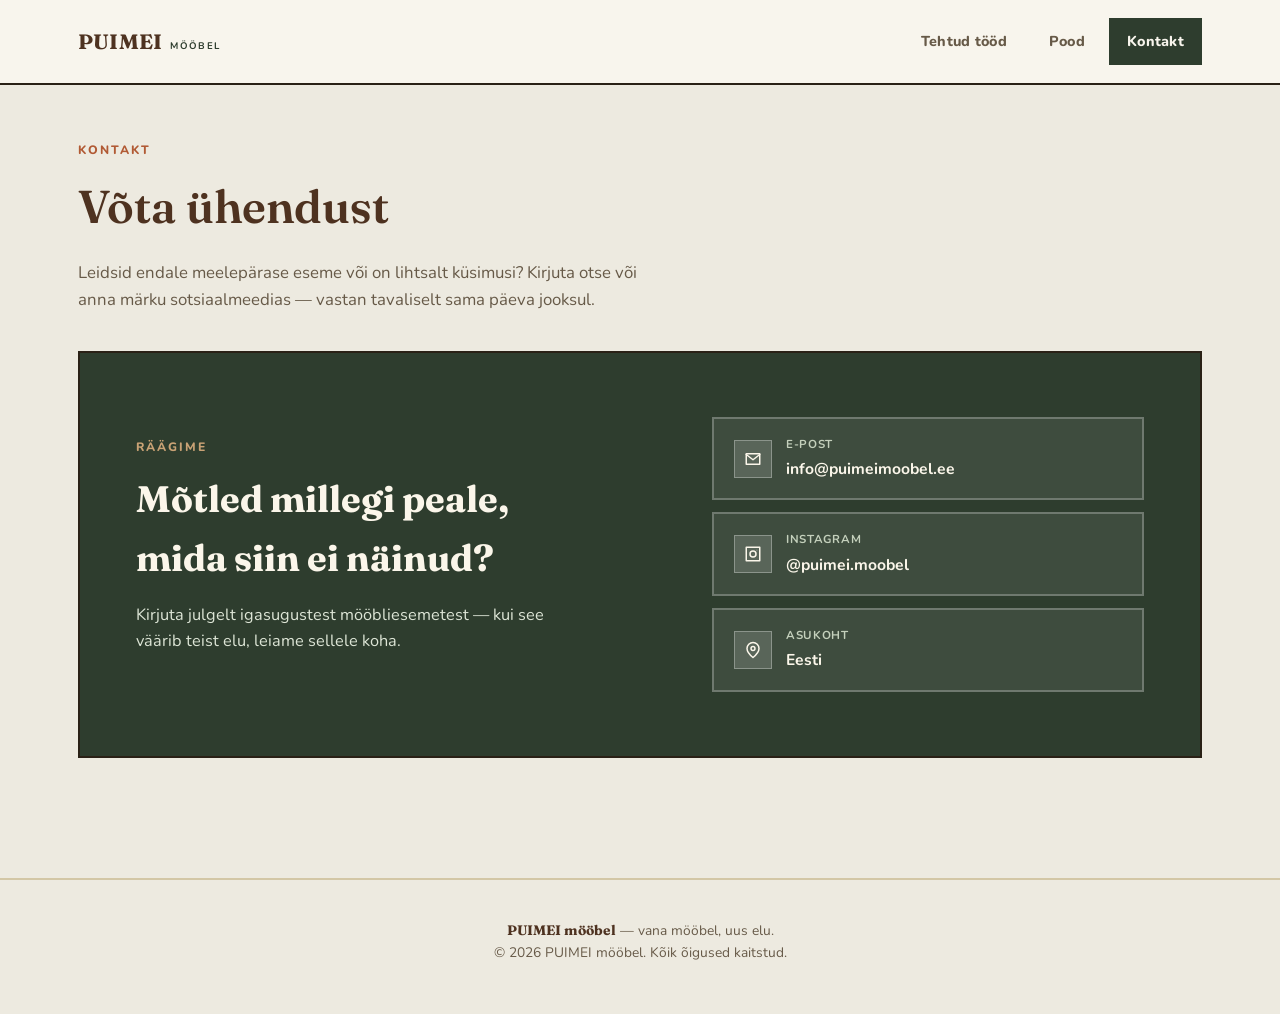
==== kontakt.html @ 4c1fd58f "mitu vahelehte ja nurgeline disain" ====
<!doctype html>
<html lang="et">
<head>
<meta charset="UTF-8">
<meta name="viewport" content="width=device-width, initial-scale=1.0">
<title>Kontakt — PUIMEI Mööbel</title>
<meta name="description" content="Võta PUIMEI mööbliga ühendust e-posti või sotsiaalmeedia teel.">
<link rel="preconnect" href="https://fonts.googleapis.com"><link rel="preconnect" href="https://fonts.gstatic.com" crossorigin><link href="https://fonts.googleapis.com/css2?family=Fraunces:ital,opsz,wght@0,9..144,300;0,9..144,500;0,9..144,600;0,9..144,700;1,9..144,500;1,9..144,600&family=Nunito:wght@400;600;700;800&display=swap" rel="stylesheet">
<style>
  :root {
    --ivory: #EDEAE0;
    --ivory-deep: #E1DBC7;
    --paper: #F8F5ED;
    --wood-light: #C9A275;
    --wood: #8C5F3B;
    --wood-dark: #4E3220;
    --green: #56704F;
    --green-deep: #2E3D2E;
    --clay: #B15A34;
    --ink: #2A2116;
    --ink-soft: #675A48;
    --line: #D3C7A6;
    --shadow-col: #4E3220;
    color-scheme: light;
  }

  @media (prefers-color-scheme: dark) {
    :root:not([data-theme="light"]) {
      --ivory: #201A13;
      --ivory-deep: #292116;
      --paper: #251E15;
      --wood-light: #C9A275;
      --wood: #D8AE7E;
      --wood-dark: #EFDCC0;
      --green: #8CA786;
      --green-deep: #A9C7A2;
      --clay: #DE8B5C;
      --ink: #F1EADA;
      --ink-soft: #C3B69C;
      --line: #4A3D2A;
      --shadow-col: #C9A275;
      color-scheme: dark;
    }
  }
  :root[data-theme="dark"] {
    --ivory: #201A13;
    --ivory-deep: #292116;
    --paper: #251E15;
    --wood-light: #C9A275;
    --wood: #D8AE7E;
    --wood-dark: #EFDCC0;
    --green: #8CA786;
    --green-deep: #A9C7A2;
    --clay: #DE8B5C;
    --ink: #F1EADA;
    --ink-soft: #C3B69C;
    --line: #4A3D2A;
    --shadow-col: #C9A275;
    color-scheme: dark;
  }

  * { box-sizing: border-box; }
  html { scroll-behavior: smooth; }
  @media (prefers-reduced-motion: reduce) {
    html { scroll-behavior: auto; }
    *, *::before, *::after { animation-duration: 0.01ms !important; animation-iteration-count: 1 !important; transition-duration: 0.01ms !important; }
  }

  body { margin: 0; background: var(--ivory); color: var(--ink); font-family: "Nunito", system-ui, sans-serif; font-size: 17px; line-height: 1.6; -webkit-font-smoothing: antialiased; }
  h1, h2, h3 { font-family: "Fraunces", Georgia, serif; margin: 0; text-wrap: balance; color: var(--wood-dark); }
  a { color: inherit; }
  img, svg { display: block; max-width: 100%; }
  .wrap { max-width: 1180px; margin: 0 auto; padding: 0 28px; }

  header.site { position: sticky; top: 0; z-index: 50; background: var(--paper); border-bottom: 2px solid var(--ink); }
  .nav-bar { max-width: 1180px; margin: 0 auto; padding: 18px 28px; display: flex; align-items: center; justify-content: space-between; }
  .wordmark { font-family: "Fraunces", serif; font-weight: 700; font-size: 1.3rem; letter-spacing: 0.01em; color: var(--wood-dark); text-decoration: none; display: flex; align-items: baseline; gap: 8px; }
  .wordmark small { font-family: "Nunito", sans-serif; font-weight: 700; font-size: 0.6rem; letter-spacing: 0.14em; text-transform: uppercase; color: var(--green-deep); }
  nav.links { display: flex; gap: 6px; align-items: center; }
  nav.links a { text-decoration: none; font-weight: 800; font-size: 0.9rem; letter-spacing: 0.02em; color: var(--ink-soft); padding: 10px 16px; border: 2px solid transparent; transition: border-color 0.15s, color 0.15s, background 0.15s; }
  nav.links a:hover, nav.links a:focus-visible { color: var(--wood-dark); border-color: var(--line); outline: none; }
  nav.links a.active { color: var(--wood-dark); border-color: var(--ink); }
  .nav-cta { background: var(--green-deep) !important; color: var(--paper) !important; border-color: var(--green-deep) !important; }
  .nav-cta:hover { background: var(--green) !important; border-color: var(--green) !important; }

  .btn { display: inline-flex; align-items: center; gap: 8px; font-family: "Nunito", sans-serif; font-weight: 800; font-size: 0.95rem; padding: 14px 26px; border: 2px solid var(--ink); cursor: pointer; text-decoration: none; background: var(--clay); color: #FFF6EA; box-shadow: 5px 5px 0 var(--shadow-col); transition: transform 0.15s ease, box-shadow 0.15s ease; }
  .btn:focus-visible { outline: 3px solid var(--clay); outline-offset: 2px; }
  .btn:hover { transform: translate(3px, 3px); box-shadow: 2px 2px 0 var(--shadow-col); }
  .btn-outline { background: var(--paper); color: var(--wood-dark); }
  .btn-small { padding: 10px 18px; font-size: 0.85rem; box-shadow: 4px 4px 0 var(--shadow-col); }
  .btn-small:hover { transform: translate(2px, 2px); box-shadow: 2px 2px 0 var(--shadow-col); }
  .btn[disabled] { background: var(--line); color: var(--ink-soft); box-shadow: none; border-color: var(--line); cursor: default; }
  .btn[disabled]:hover { transform: none; }

  .hero { padding: 64px 0 90px; }
  .hero-grid { display: grid; grid-template-columns: 1.05fr 0.95fr; gap: 56px; align-items: center; }
  .eyebrow { font-weight: 800; font-size: 0.78rem; letter-spacing: 0.16em; text-transform: uppercase; color: var(--green-deep); margin-bottom: 14px; display: block; }
  .hero h1 { font-size: clamp(2.6rem, 4.6vw, 3.8rem); font-weight: 600; line-height: 1.06; }
  .hero h1 em { font-style: italic; font-weight: 500; color: var(--clay); }
  .hero p.lede { margin: 22px 0 30px; font-size: 1.13rem; color: var(--ink-soft); max-width: 46ch; }
  .hero-actions { display: flex; gap: 14px; flex-wrap: wrap; }

  .facet-frame { position: relative; aspect-ratio: 1 / 1; }
  .facet-shape { position: absolute; inset: 0; width: 100%; height: 100%; background: linear-gradient(150deg, var(--wood-light), var(--wood) 55%, var(--wood-dark)); clip-path: polygon(14% 0%, 100% 0%, 100% 76%, 84% 100%, 0% 100%, 0% 20%); border: 2px solid var(--ink); }
  .facet-frame .icon-wrap { position: absolute; inset: 0; display: flex; align-items: center; justify-content: center; }
  .facet-frame svg.piece { width: 44%; height: 44%; color: var(--paper); opacity: 0.95; }
  .facet-tag { position: absolute; bottom: -16px; left: -16px; background: var(--green-deep); color: var(--paper); font-weight: 800; font-size: 0.72rem; text-transform: uppercase; letter-spacing: 0.06em; padding: 10px 16px; border: 2px solid var(--ink); box-shadow: 5px 5px 0 var(--shadow-col); }

  section { padding: 90px 0; }
  .section-head { max-width: 62ch; margin-bottom: 46px; }
  .section-head h2 { font-size: clamp(1.9rem, 3vw, 2.5rem); font-weight: 600; }
  .section-head p { color: var(--ink-soft); margin-top: 14px; font-size: 1.04rem; }
  .kicker { font-weight: 800; font-size: 0.76rem; letter-spacing: 0.16em; text-transform: uppercase; color: var(--clay); display: block; margin-bottom: 12px; }

  .about { background: var(--paper); border-top: 2px solid var(--ink); border-bottom: 2px solid var(--ink); }
  .about .wrap { max-width: 1140px; padding-top: 64px; padding-bottom: 64px; }
  .about-grid { display: grid; grid-template-columns: 0.9fr 1.1fr; gap: 60px; align-items: start; }
  .about-grid p { color: var(--ink-soft); font-size: 1.05rem; max-width: 52ch; }
  .pillars { display: grid; gap: 16px; }
  .pillar { display: flex; gap: 16px; align-items: flex-start; background: var(--ivory); padding: 22px 24px; border: 2px solid var(--line); }
  .pillar .num { font-family: "Fraunces", serif; font-weight: 600; font-size: 1.6rem; color: var(--wood-light); line-height: 1; }
  .pillar h3 { font-size: 1.08rem; font-weight: 600; margin-bottom: 6px; }
  .pillar p { margin: 0; font-size: 0.95rem; color: var(--ink-soft); }

  .grid-3 { display: grid; grid-template-columns: repeat(3, 1fr); gap: 26px; }
  .card { background: var(--paper); overflow: hidden; border: 2px solid var(--ink); display: flex; flex-direction: column; box-shadow: 6px 6px 0 var(--wood-light); transition: transform 0.18s ease, box-shadow 0.18s ease; }
  .card:hover { transform: translate(-3px, -3px); box-shadow: 9px 9px 0 var(--wood-light); }
  .card-media { position: relative; aspect-ratio: 4 / 3; background: linear-gradient(155deg, var(--wood-light), var(--wood)); display: flex; align-items: center; justify-content: center; border-bottom: 2px solid var(--ink); }
  .card-media svg.piece { width: 42%; height: 42%; color: var(--paper); opacity: 0.92; }
  .placeholder-tag { position: absolute; bottom: 10px; left: 10px; background: var(--paper); color: var(--wood-dark); font-size: 0.66rem; font-weight: 800; letter-spacing: 0.05em; text-transform: uppercase; padding: 5px 11px; border: 1px solid var(--ink); }
  .status-badge { position: absolute; top: 10px; right: 10px; font-size: 0.66rem; font-weight: 800; letter-spacing: 0.05em; text-transform: uppercase; padding: 6px 12px; color: #fff; border: 1px solid var(--ink); }
  .status-available { background: var(--green-deep); }
  .status-sold { background: var(--ink-soft); }
  .card-body { padding: 20px 22px 24px; display: flex; flex-direction: column; gap: 10px; flex: 1; }
  .card-top { display: flex; justify-content: space-between; align-items: baseline; gap: 10px; }
  .card-body h3 { font-size: 1.15rem; font-weight: 600; }
  .price { font-family: "Fraunces", serif; font-weight: 600; font-size: 1.2rem; color: var(--clay); white-space: nowrap; }
  .card-body p.desc { color: var(--ink-soft); font-size: 0.94rem; margin: 0; flex: 1; }
  .item-id { font-size: 0.72rem; color: var(--ink-soft); font-weight: 700; letter-spacing: 0.04em; }

  .work-card .card-body { gap: 8px; }
  .work-note { font-size: 0.82rem; color: var(--green-deep); font-weight: 800; text-transform: uppercase; letter-spacing: 0.04em; }

  .contact-panel { background: var(--green-deep); color: #FBF6EA; border: 2px solid var(--ink); padding: 64px 56px; display: grid; grid-template-columns: 1.1fr 0.9fr; gap: 48px; align-items: center; }
  .contact-panel h2 { color: #FBF6EA; font-size: clamp(1.8rem, 3vw, 2.3rem); }
  .contact-panel p { color: #DDE5D6; font-size: 1.02rem; max-width: 44ch; margin-top: 14px; }
  .contact-actions { display: flex; flex-direction: column; gap: 12px; }
  .contact-row { display: flex; align-items: center; gap: 14px; background: rgba(255,255,255,0.08); border: 2px solid rgba(255,255,255,0.25); padding: 16px 20px; }
  .contact-row .ico { width: 38px; height: 38px; background: rgba(255,255,255,0.14); display: flex; align-items: center; justify-content: center; flex-shrink: 0; border: 1px solid rgba(255,255,255,0.3); }
  .contact-row .ico svg { width: 18px; height: 18px; color: #FBF6EA; }
  .contact-row a, .contact-row span.label { text-decoration: none; color: #FBF6EA; font-weight: 700; font-size: 0.98rem; }
  .contact-row small { display: block; color: #C4D0BC; font-weight: 700; font-size: 0.72rem; text-transform: uppercase; letter-spacing: 0.06em; margin-bottom: 2px; }

  .page-header { padding: 56px 0 10px; }
  .page-header .kicker { margin-bottom: 10px; }
  .page-header h1 { font-size: clamp(2.1rem, 3.6vw, 2.9rem); font-weight: 600; }
  .page-header p { color: var(--ink-soft); margin-top: 16px; font-size: 1.05rem; max-width: 60ch; }

  footer { text-align: center; padding: 40px 20px 50px; color: var(--ink-soft); font-size: 0.86rem; border-top: 2px solid var(--line); margin-top: 30px; }
  footer .wordmark-mini { font-family: "Fraunces", serif; font-weight: 700; color: var(--wood-dark); }

  @media (max-width: 880px) {
    .hero-grid { grid-template-columns: 1fr; }
    .facet-frame { max-width: 340px; margin: 0 auto; }
    .about-grid { grid-template-columns: 1fr; gap: 34px; }
    .grid-3 { grid-template-columns: repeat(2, 1fr); }
    .contact-panel { grid-template-columns: 1fr; padding: 44px 28px; }
    nav.links a:not(.nav-cta) { display: none; }
  }
  @media (max-width: 560px) {
    .wrap { padding: 0 18px; }
    .grid-3 { grid-template-columns: 1fr; }
    .hero { padding: 40px 0 60px; }
    section { padding: 60px 0; }
    .contact-panel { margin: 0; }
  }
</style>
</head>
<body>
<header class="site">
    <div class="nav-bar">
      <a href="index.html" class="wordmark">PUIMEI <small>mööbel</small></a>
      <nav class="links">
        <a href="tehtud-tood.html">Tehtud tööd</a><a href="pood.html">Pood</a><a href="kontakt.html" class="nav-cta active">Kontakt</a>
      </nav>
    </div>
  </header>
<main>

    <section class="page-header">
      <div class="wrap">
        <span class="kicker">Kontakt</span>
        <h1>Võta ühendust</h1>
        <p>Leidsid endale meelepärase eseme või on lihtsalt küsimusi? Kirjuta otse või anna märku sotsiaalmeedias — vastan tavaliselt sama päeva jooksul.</p>
      </div>
    </section>
    <section style="padding-top:10px;">
      <div class="wrap">
        <div class="contact-panel">
          <div>
            <span class="kicker" style="color:var(--wood-light);">Räägime</span>
            <h2>Mõtled millegi peale, mida siin ei näinud?</h2>
            <p>Kirjuta julgelt igasugustest mööbliesemetest — kui see väärib teist elu, leiame sellele koha.</p>
          </div>
          <div class="contact-actions">
            <div class="contact-row">
              <span class="ico"><svg viewBox="0 0 24 24" fill="none" stroke="currentColor" stroke-width="2" stroke-linecap="round" stroke-linejoin="round"><path d="M3 6l9 7 9-7"/><rect x="3" y="5" width="18" height="14" rx="0"/></svg></span>
              <div><small>E-post</small><a href="mailto:info@puimeimoobel.ee">info@puimeimoobel.ee</a></div>
            </div>
            <div class="contact-row">
              <span class="ico"><svg viewBox="0 0 24 24" fill="none" stroke="currentColor" stroke-width="2" stroke-linecap="round" stroke-linejoin="round"><rect x="3" y="3" width="18" height="18" rx="0"/><circle cx="12" cy="12" r="4"/><circle cx="17.2" cy="6.8" r="0.6" fill="currentColor" stroke="none"/></svg></span>
              <div><small>Instagram</small><a href="#">@puimei.moobel</a></div>
            </div>
            <div class="contact-row">
              <span class="ico"><svg viewBox="0 0 24 24" fill="none" stroke="currentColor" stroke-width="2" stroke-linecap="round" stroke-linejoin="round"><path d="M20 10c0 5.5-8 12-8 12s-8-6.5-8-12a8 8 0 0116 0z"/><circle cx="12" cy="10" r="2.6"/></svg></span>
              <div><small>Asukoht</small><span class="label">Eesti</span></div>
            </div>
          </div>
        </div>
      </div>
    </section>

</main>
<footer>
    <span class="wordmark-mini">PUIMEI mööbel</span> — vana mööbel, uus elu.<br>
    © 2026 PUIMEI mööbel. Kõik õigused kaitstud.
  </footer>
</body>
</html>
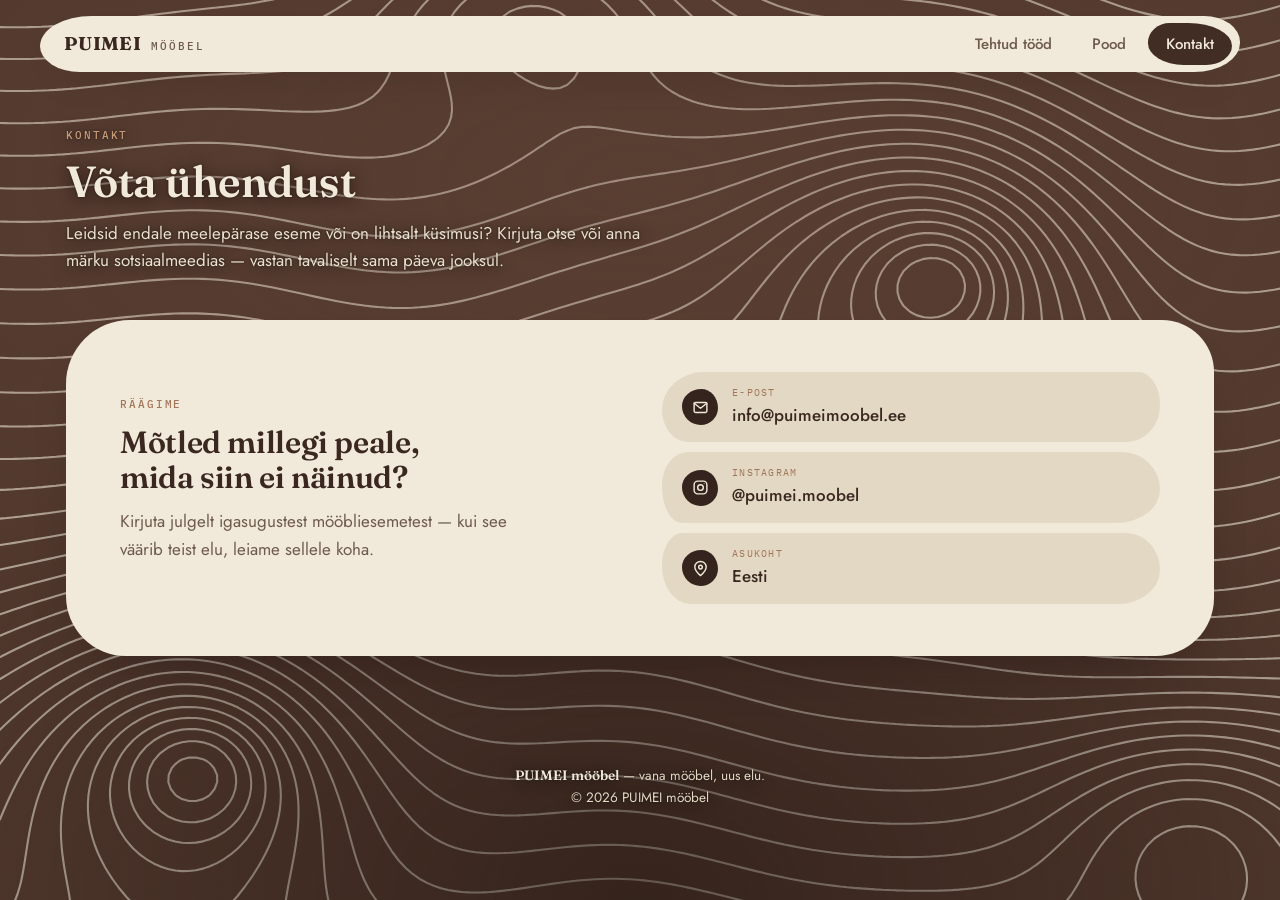
==== commit 62eff63c: "puidutekstuuriga taust ja parallax, blob nupud" ====
--- a/kontakt.html
+++ b/kontakt.html
@@ -5,216 +5,45 @@
 <meta name="viewport" content="width=device-width, initial-scale=1.0">
 <title>Kontakt — PUIMEI Mööbel</title>
 <meta name="description" content="Võta PUIMEI mööbliga ühendust e-posti või sotsiaalmeedia teel.">
-<link rel="preconnect" href="https://fonts.googleapis.com"><link rel="preconnect" href="https://fonts.gstatic.com" crossorigin><link href="https://fonts.googleapis.com/css2?family=Fraunces:ital,opsz,wght@0,9..144,300;0,9..144,500;0,9..144,600;0,9..144,700;1,9..144,500;1,9..144,600&family=Nunito:wght@400;600;700;800&display=swap" rel="stylesheet">
-<style>
-  :root {
-    --ivory: #EDEAE0;
-    --ivory-deep: #E1DBC7;
-    --paper: #F8F5ED;
-    --wood-light: #C9A275;
-    --wood: #8C5F3B;
-    --wood-dark: #4E3220;
-    --green: #56704F;
-    --green-deep: #2E3D2E;
-    --clay: #B15A34;
-    --ink: #2A2116;
-    --ink-soft: #675A48;
-    --line: #D3C7A6;
-    --shadow-col: #4E3220;
-    color-scheme: light;
-  }
-
-  @media (prefers-color-scheme: dark) {
-    :root:not([data-theme="light"]) {
-      --ivory: #201A13;
-      --ivory-deep: #292116;
-      --paper: #251E15;
-      --wood-light: #C9A275;
-      --wood: #D8AE7E;
-      --wood-dark: #EFDCC0;
-      --green: #8CA786;
-      --green-deep: #A9C7A2;
-      --clay: #DE8B5C;
-      --ink: #F1EADA;
-      --ink-soft: #C3B69C;
-      --line: #4A3D2A;
-      --shadow-col: #C9A275;
-      color-scheme: dark;
-    }
-  }
-  :root[data-theme="dark"] {
-    --ivory: #201A13;
-    --ivory-deep: #292116;
-    --paper: #251E15;
-    --wood-light: #C9A275;
-    --wood: #D8AE7E;
-    --wood-dark: #EFDCC0;
-    --green: #8CA786;
-    --green-deep: #A9C7A2;
-    --clay: #DE8B5C;
-    --ink: #F1EADA;
-    --ink-soft: #C3B69C;
-    --line: #4A3D2A;
-    --shadow-col: #C9A275;
-    color-scheme: dark;
-  }
-
-  * { box-sizing: border-box; }
-  html { scroll-behavior: smooth; }
-  @media (prefers-reduced-motion: reduce) {
-    html { scroll-behavior: auto; }
-    *, *::before, *::after { animation-duration: 0.01ms !important; animation-iteration-count: 1 !important; transition-duration: 0.01ms !important; }
-  }
-
-  body { margin: 0; background: var(--ivory); color: var(--ink); font-family: "Nunito", system-ui, sans-serif; font-size: 17px; line-height: 1.6; -webkit-font-smoothing: antialiased; }
-  h1, h2, h3 { font-family: "Fraunces", Georgia, serif; margin: 0; text-wrap: balance; color: var(--wood-dark); }
-  a { color: inherit; }
-  img, svg { display: block; max-width: 100%; }
-  .wrap { max-width: 1180px; margin: 0 auto; padding: 0 28px; }
-
-  header.site { position: sticky; top: 0; z-index: 50; background: var(--paper); border-bottom: 2px solid var(--ink); }
-  .nav-bar { max-width: 1180px; margin: 0 auto; padding: 18px 28px; display: flex; align-items: center; justify-content: space-between; }
-  .wordmark { font-family: "Fraunces", serif; font-weight: 700; font-size: 1.3rem; letter-spacing: 0.01em; color: var(--wood-dark); text-decoration: none; display: flex; align-items: baseline; gap: 8px; }
-  .wordmark small { font-family: "Nunito", sans-serif; font-weight: 700; font-size: 0.6rem; letter-spacing: 0.14em; text-transform: uppercase; color: var(--green-deep); }
-  nav.links { display: flex; gap: 6px; align-items: center; }
-  nav.links a { text-decoration: none; font-weight: 800; font-size: 0.9rem; letter-spacing: 0.02em; color: var(--ink-soft); padding: 10px 16px; border: 2px solid transparent; transition: border-color 0.15s, color 0.15s, background 0.15s; }
-  nav.links a:hover, nav.links a:focus-visible { color: var(--wood-dark); border-color: var(--line); outline: none; }
-  nav.links a.active { color: var(--wood-dark); border-color: var(--ink); }
-  .nav-cta { background: var(--green-deep) !important; color: var(--paper) !important; border-color: var(--green-deep) !important; }
-  .nav-cta:hover { background: var(--green) !important; border-color: var(--green) !important; }
-
-  .btn { display: inline-flex; align-items: center; gap: 8px; font-family: "Nunito", sans-serif; font-weight: 800; font-size: 0.95rem; padding: 14px 26px; border: 2px solid var(--ink); cursor: pointer; text-decoration: none; background: var(--clay); color: #FFF6EA; box-shadow: 5px 5px 0 var(--shadow-col); transition: transform 0.15s ease, box-shadow 0.15s ease; }
-  .btn:focus-visible { outline: 3px solid var(--clay); outline-offset: 2px; }
-  .btn:hover { transform: translate(3px, 3px); box-shadow: 2px 2px 0 var(--shadow-col); }
-  .btn-outline { background: var(--paper); color: var(--wood-dark); }
-  .btn-small { padding: 10px 18px; font-size: 0.85rem; box-shadow: 4px 4px 0 var(--shadow-col); }
-  .btn-small:hover { transform: translate(2px, 2px); box-shadow: 2px 2px 0 var(--shadow-col); }
-  .btn[disabled] { background: var(--line); color: var(--ink-soft); box-shadow: none; border-color: var(--line); cursor: default; }
-  .btn[disabled]:hover { transform: none; }
-
-  .hero { padding: 64px 0 90px; }
-  .hero-grid { display: grid; grid-template-columns: 1.05fr 0.95fr; gap: 56px; align-items: center; }
-  .eyebrow { font-weight: 800; font-size: 0.78rem; letter-spacing: 0.16em; text-transform: uppercase; color: var(--green-deep); margin-bottom: 14px; display: block; }
-  .hero h1 { font-size: clamp(2.6rem, 4.6vw, 3.8rem); font-weight: 600; line-height: 1.06; }
-  .hero h1 em { font-style: italic; font-weight: 500; color: var(--clay); }
-  .hero p.lede { margin: 22px 0 30px; font-size: 1.13rem; color: var(--ink-soft); max-width: 46ch; }
-  .hero-actions { display: flex; gap: 14px; flex-wrap: wrap; }
-
-  .facet-frame { position: relative; aspect-ratio: 1 / 1; }
-  .facet-shape { position: absolute; inset: 0; width: 100%; height: 100%; background: linear-gradient(150deg, var(--wood-light), var(--wood) 55%, var(--wood-dark)); clip-path: polygon(14% 0%, 100% 0%, 100% 76%, 84% 100%, 0% 100%, 0% 20%); border: 2px solid var(--ink); }
-  .facet-frame .icon-wrap { position: absolute; inset: 0; display: flex; align-items: center; justify-content: center; }
-  .facet-frame svg.piece { width: 44%; height: 44%; color: var(--paper); opacity: 0.95; }
-  .facet-tag { position: absolute; bottom: -16px; left: -16px; background: var(--green-deep); color: var(--paper); font-weight: 800; font-size: 0.72rem; text-transform: uppercase; letter-spacing: 0.06em; padding: 10px 16px; border: 2px solid var(--ink); box-shadow: 5px 5px 0 var(--shadow-col); }
-
-  section { padding: 90px 0; }
-  .section-head { max-width: 62ch; margin-bottom: 46px; }
-  .section-head h2 { font-size: clamp(1.9rem, 3vw, 2.5rem); font-weight: 600; }
-  .section-head p { color: var(--ink-soft); margin-top: 14px; font-size: 1.04rem; }
-  .kicker { font-weight: 800; font-size: 0.76rem; letter-spacing: 0.16em; text-transform: uppercase; color: var(--clay); display: block; margin-bottom: 12px; }
-
-  .about { background: var(--paper); border-top: 2px solid var(--ink); border-bottom: 2px solid var(--ink); }
-  .about .wrap { max-width: 1140px; padding-top: 64px; padding-bottom: 64px; }
-  .about-grid { display: grid; grid-template-columns: 0.9fr 1.1fr; gap: 60px; align-items: start; }
-  .about-grid p { color: var(--ink-soft); font-size: 1.05rem; max-width: 52ch; }
-  .pillars { display: grid; gap: 16px; }
-  .pillar { display: flex; gap: 16px; align-items: flex-start; background: var(--ivory); padding: 22px 24px; border: 2px solid var(--line); }
-  .pillar .num { font-family: "Fraunces", serif; font-weight: 600; font-size: 1.6rem; color: var(--wood-light); line-height: 1; }
-  .pillar h3 { font-size: 1.08rem; font-weight: 600; margin-bottom: 6px; }
-  .pillar p { margin: 0; font-size: 0.95rem; color: var(--ink-soft); }
-
-  .grid-3 { display: grid; grid-template-columns: repeat(3, 1fr); gap: 26px; }
-  .card { background: var(--paper); overflow: hidden; border: 2px solid var(--ink); display: flex; flex-direction: column; box-shadow: 6px 6px 0 var(--wood-light); transition: transform 0.18s ease, box-shadow 0.18s ease; }
-  .card:hover { transform: translate(-3px, -3px); box-shadow: 9px 9px 0 var(--wood-light); }
-  .card-media { position: relative; aspect-ratio: 4 / 3; background: linear-gradient(155deg, var(--wood-light), var(--wood)); display: flex; align-items: center; justify-content: center; border-bottom: 2px solid var(--ink); }
-  .card-media svg.piece { width: 42%; height: 42%; color: var(--paper); opacity: 0.92; }
-  .placeholder-tag { position: absolute; bottom: 10px; left: 10px; background: var(--paper); color: var(--wood-dark); font-size: 0.66rem; font-weight: 800; letter-spacing: 0.05em; text-transform: uppercase; padding: 5px 11px; border: 1px solid var(--ink); }
-  .status-badge { position: absolute; top: 10px; right: 10px; font-size: 0.66rem; font-weight: 800; letter-spacing: 0.05em; text-transform: uppercase; padding: 6px 12px; color: #fff; border: 1px solid var(--ink); }
-  .status-available { background: var(--green-deep); }
-  .status-sold { background: var(--ink-soft); }
-  .card-body { padding: 20px 22px 24px; display: flex; flex-direction: column; gap: 10px; flex: 1; }
-  .card-top { display: flex; justify-content: space-between; align-items: baseline; gap: 10px; }
-  .card-body h3 { font-size: 1.15rem; font-weight: 600; }
-  .price { font-family: "Fraunces", serif; font-weight: 600; font-size: 1.2rem; color: var(--clay); white-space: nowrap; }
-  .card-body p.desc { color: var(--ink-soft); font-size: 0.94rem; margin: 0; flex: 1; }
-  .item-id { font-size: 0.72rem; color: var(--ink-soft); font-weight: 700; letter-spacing: 0.04em; }
-
-  .work-card .card-body { gap: 8px; }
-  .work-note { font-size: 0.82rem; color: var(--green-deep); font-weight: 800; text-transform: uppercase; letter-spacing: 0.04em; }
-
-  .contact-panel { background: var(--green-deep); color: #FBF6EA; border: 2px solid var(--ink); padding: 64px 56px; display: grid; grid-template-columns: 1.1fr 0.9fr; gap: 48px; align-items: center; }
-  .contact-panel h2 { color: #FBF6EA; font-size: clamp(1.8rem, 3vw, 2.3rem); }
-  .contact-panel p { color: #DDE5D6; font-size: 1.02rem; max-width: 44ch; margin-top: 14px; }
-  .contact-actions { display: flex; flex-direction: column; gap: 12px; }
-  .contact-row { display: flex; align-items: center; gap: 14px; background: rgba(255,255,255,0.08); border: 2px solid rgba(255,255,255,0.25); padding: 16px 20px; }
-  .contact-row .ico { width: 38px; height: 38px; background: rgba(255,255,255,0.14); display: flex; align-items: center; justify-content: center; flex-shrink: 0; border: 1px solid rgba(255,255,255,0.3); }
-  .contact-row .ico svg { width: 18px; height: 18px; color: #FBF6EA; }
-  .contact-row a, .contact-row span.label { text-decoration: none; color: #FBF6EA; font-weight: 700; font-size: 0.98rem; }
-  .contact-row small { display: block; color: #C4D0BC; font-weight: 700; font-size: 0.72rem; text-transform: uppercase; letter-spacing: 0.06em; margin-bottom: 2px; }
-
-  .page-header { padding: 56px 0 10px; }
-  .page-header .kicker { margin-bottom: 10px; }
-  .page-header h1 { font-size: clamp(2.1rem, 3.6vw, 2.9rem); font-weight: 600; }
-  .page-header p { color: var(--ink-soft); margin-top: 16px; font-size: 1.05rem; max-width: 60ch; }
-
-  footer { text-align: center; padding: 40px 20px 50px; color: var(--ink-soft); font-size: 0.86rem; border-top: 2px solid var(--line); margin-top: 30px; }
-  footer .wordmark-mini { font-family: "Fraunces", serif; font-weight: 700; color: var(--wood-dark); }
-
-  @media (max-width: 880px) {
-    .hero-grid { grid-template-columns: 1fr; }
-    .facet-frame { max-width: 340px; margin: 0 auto; }
-    .about-grid { grid-template-columns: 1fr; gap: 34px; }
-    .grid-3 { grid-template-columns: repeat(2, 1fr); }
-    .contact-panel { grid-template-columns: 1fr; padding: 44px 28px; }
-    nav.links a:not(.nav-cta) { display: none; }
-  }
-  @media (max-width: 560px) {
-    .wrap { padding: 0 18px; }
-    .grid-3 { grid-template-columns: 1fr; }
-    .hero { padding: 40px 0 60px; }
-    section { padding: 60px 0; }
-    .contact-panel { margin: 0; }
-  }
-</style>
+<link rel="preconnect" href="https://fonts.googleapis.com"><link rel="preconnect" href="https://fonts.gstatic.com" crossorigin><link href="https://fonts.googleapis.com/css2?family=Fraunces:ital,opsz,wght@0,9..144,400;0,9..144,600;0,9..144,700;1,9..144,400;1,9..144,600&family=IBM+Plex+Mono:wght@400;500&family=Jost:wght@300;400;500;600&display=swap" rel="stylesheet">
+<link rel="stylesheet" href="styles.css">
 </head>
 <body>
+<canvas class="wood-bg" aria-hidden="true"></canvas>
+<div class="wood-veil" aria-hidden="true"></div>
+<div class="page">
 <header class="site">
-    <div class="nav-bar">
-      <a href="index.html" class="wordmark">PUIMEI <small>mööbel</small></a>
-      <nav class="links">
-        <a href="tehtud-tood.html">Tehtud tööd</a><a href="pood.html">Pood</a><a href="kontakt.html" class="nav-cta active">Kontakt</a>
-      </nav>
+    <div class="nav-pill">
+      <a class="wordmark" href="index.html"><b>PUIMEI</b><span class="mono">Mööbel</span></a>
+      <nav class="links"><a href="tehtud-tood.html">Tehtud tööd</a><a href="pood.html">Pood</a><a href="kontakt.html" class="nav-cta active">Kontakt</a></nav>
     </div>
   </header>
 <main>
 
-    <section class="page-header">
-      <div class="wrap">
-        <span class="kicker">Kontakt</span>
+    <section class="page-head">
+      <div class="wrap reveal">
+        <span class="kicker mono">Kontakt</span>
         <h1>Võta ühendust</h1>
-        <p>Leidsid endale meelepärase eseme või on lihtsalt küsimusi? Kirjuta otse või anna märku sotsiaalmeedias — vastan tavaliselt sama päeva jooksul.</p>
+        <p>Leidsid endale meelepärase eseme või on lihtsalt küsimusi? Kirjuta otse või anna
+        märku sotsiaalmeedias — vastan tavaliselt sama päeva jooksul.</p>
       </div>
     </section>
-    <section style="padding-top:10px;">
+    <section style="padding-top:22px;">
       <div class="wrap">
-        <div class="contact-panel">
+        <div class="slab contact-slab reveal">
           <div>
-            <span class="kicker" style="color:var(--wood-light);">Räägime</span>
+            <span class="kicker mono">Räägime</span>
             <h2>Mõtled millegi peale, mida siin ei näinud?</h2>
-            <p>Kirjuta julgelt igasugustest mööbliesemetest — kui see väärib teist elu, leiame sellele koha.</p>
+            <p>Kirjuta julgelt igasugustest mööbliesemetest — kui see väärib teist elu,
+            leiame sellele koha.</p>
           </div>
-          <div class="contact-actions">
-            <div class="contact-row">
-              <span class="ico"><svg viewBox="0 0 24 24" fill="none" stroke="currentColor" stroke-width="2" stroke-linecap="round" stroke-linejoin="round"><path d="M3 6l9 7 9-7"/><rect x="3" y="5" width="18" height="14" rx="0"/></svg></span>
-              <div><small>E-post</small><a href="mailto:info@puimeimoobel.ee">info@puimeimoobel.ee</a></div>
-            </div>
-            <div class="contact-row">
-              <span class="ico"><svg viewBox="0 0 24 24" fill="none" stroke="currentColor" stroke-width="2" stroke-linecap="round" stroke-linejoin="round"><rect x="3" y="3" width="18" height="18" rx="0"/><circle cx="12" cy="12" r="4"/><circle cx="17.2" cy="6.8" r="0.6" fill="currentColor" stroke="none"/></svg></span>
-              <div><small>Instagram</small><a href="#">@puimei.moobel</a></div>
-            </div>
-            <div class="contact-row">
-              <span class="ico"><svg viewBox="0 0 24 24" fill="none" stroke="currentColor" stroke-width="2" stroke-linecap="round" stroke-linejoin="round"><path d="M20 10c0 5.5-8 12-8 12s-8-6.5-8-12a8 8 0 0116 0z"/><circle cx="12" cy="10" r="2.6"/></svg></span>
-              <div><small>Asukoht</small><span class="label">Eesti</span></div>
-            </div>
+          <div class="contact-rows">
+            <div class="contact-row"><span class="ico"><svg viewBox="0 0 24 24" fill="none" stroke="currentColor" stroke-width="2" stroke-linecap="round" stroke-linejoin="round"><path d="M3 6l9 7 9-7"/><rect x="3" y="5" width="18" height="14" rx="2"/></svg></span>
+              <div><small>E-post</small><a href="mailto:info@puimeimoobel.ee">info@puimeimoobel.ee</a></div></div>
+            <div class="contact-row"><span class="ico"><svg viewBox="0 0 24 24" fill="none" stroke="currentColor" stroke-width="2" stroke-linecap="round" stroke-linejoin="round"><rect x="3" y="3" width="18" height="18" rx="5"/><circle cx="12" cy="12" r="4"/><circle cx="17.2" cy="6.8" r="0.7" fill="currentColor" stroke="none"/></svg></span>
+              <div><small>Instagram</small><a href="#">@puimei.moobel</a></div></div>
+            <div class="contact-row"><span class="ico"><svg viewBox="0 0 24 24" fill="none" stroke="currentColor" stroke-width="2" stroke-linecap="round" stroke-linejoin="round"><path d="M20 10c0 5.5-8 12-8 12s-8-6.5-8-12a8 8 0 0116 0z"/><circle cx="12" cy="10" r="2.6"/></svg></span>
+              <div><small>Asukoht</small><span class="val">Eesti</span></div></div>
           </div>
         </div>
       </div>
@@ -222,8 +51,10 @@
 
 </main>
 <footer>
-    <span class="wordmark-mini">PUIMEI mööbel</span> — vana mööbel, uus elu.<br>
-    © 2026 PUIMEI mööbel. Kõik õigused kaitstud.
+    <b>PUIMEI mööbel</b> — vana mööbel, uus elu.<br>
+    © 2026 PUIMEI mööbel
   </footer>
+</div>
+<script src="wood.js"></script>
 </body>
 </html>
--- a/styles.css
+++ b/styles.css
@@ -0,0 +1,487 @@
+/* PUIMEI mööbel — wood-grain design system */
+
+:root {
+  --wood-900: #35241D;
+  --wood-800: #422D24;
+  --wood-700: #52392E;
+  --wood-600: #6B4B3C;
+  --wood-400: #A2765A;
+  --cream: #F1E9DA;
+  --cream-dim: #E3D8C3;
+  --cream-deep: #D6C8AE;
+  --ink: #3A2820;
+  --ink-soft: #6E5B4E;
+  --moss: #4E6047;
+  --ember: #B15A34;
+  --shadow: rgba(20, 12, 8, 0.45);
+
+  --r-card: 34px;
+  --r-panel: 56px;
+
+  /* Hand-shaped pills: vertical radii stay at 50% so the ends always read as
+     round, horizontal radii vary per corner so no two blobs are identical. */
+  --blob-1: 42px 22px 34px 26px / 54% 46% 52% 46%;
+  --blob-2: 22px 44px 26px 36px / 46% 54% 46% 52%;
+  --blob-3: 36px 26px 20px 42px / 52% 48% 50% 48%;
+  --blob-4: 26px 38px 44px 20px / 47% 53% 47% 52%;
+  --blob-5: 44px 20px 30px 36px / 53% 47% 52% 47%;
+  --blob-6: 20px 34px 42px 28px / 46% 52% 48% 54%;
+
+  color-scheme: dark;
+}
+
+* { box-sizing: border-box; }
+html { scroll-behavior: smooth; }
+
+@media (prefers-reduced-motion: reduce) {
+  html { scroll-behavior: auto; }
+  *, *::before, *::after {
+    animation-duration: 0.01ms !important;
+    animation-iteration-count: 1 !important;
+    transition-duration: 0.01ms !important;
+  }
+}
+
+body {
+  margin: 0;
+  min-height: 100%;
+  background: var(--wood-700);
+  color: var(--cream);
+  font-family: "Jost", system-ui, -apple-system, sans-serif;
+  font-size: 17px;
+  line-height: 1.62;
+  -webkit-font-smoothing: antialiased;
+}
+
+/* ---------- wood background ---------- */
+.wood-bg {
+  position: fixed;
+  top: -8vh;
+  left: 0;
+  width: 100%;
+  height: 124vh;
+  z-index: 0;
+  pointer-events: none;
+  will-change: transform;
+}
+.wood-veil {
+  position: fixed;
+  inset: 0;
+  z-index: 0;
+  pointer-events: none;
+  background:
+    radial-gradient(120% 80% at 50% 20%, rgba(107, 75, 60, 0.30), transparent 70%),
+    radial-gradient(100% 100% at 50% 100%, rgba(30, 19, 14, 0.55), transparent 65%);
+}
+.page { position: relative; z-index: 1; }
+
+h1, h2, h3 {
+  font-family: "Fraunces", Georgia, "Times New Roman", serif;
+  margin: 0;
+  text-wrap: balance;
+  font-weight: 600;
+  line-height: 1.13;
+  letter-spacing: -0.012em;
+}
+h3 { line-height: 1.3; }
+a { color: inherit; }
+img, canvas, svg { display: block; max-width: 100%; }
+
+.wrap { max-width: 1200px; margin: 0 auto; padding: 0 26px; }
+
+.mono {
+  font-family: "IBM Plex Mono", ui-monospace, "SFMono-Regular", monospace;
+  font-size: 0.7rem;
+  letter-spacing: 0.17em;
+  text-transform: uppercase;
+  font-weight: 500;
+}
+
+/* ---------- nav ---------- */
+header.site {
+  position: sticky;
+  top: 0;
+  z-index: 40;
+  padding: 16px 20px 0;
+  display: flex;
+  justify-content: center;
+}
+.nav-pill {
+  width: 100%;
+  max-width: 1200px;
+  background: var(--cream);
+  color: var(--ink);
+  border-radius: 52px 36px 46px 40px / 54% 46% 52% 46%;
+  padding: 7px 8px 7px 24px;
+  display: flex;
+  align-items: center;
+  justify-content: space-between;
+  gap: 16px;
+  box-shadow: 0 18px 40px -24px var(--shadow);
+}
+.wordmark {
+  display: flex;
+  align-items: baseline;
+  gap: 10px;
+  text-decoration: none;
+  color: var(--ink);
+  white-space: nowrap;
+}
+.wordmark b {
+  font-family: "Fraunces", Georgia, serif;
+  font-weight: 700;
+  font-size: 1.16rem;
+  letter-spacing: 0.02em;
+}
+.wordmark .mono { color: var(--ink-soft); }
+nav.links { display: flex; align-items: center; gap: 4px; }
+nav.links a {
+  text-decoration: none;
+  color: var(--ink-soft);
+  font-weight: 500;
+  font-size: 0.94rem;
+  padding: 9px 18px;
+  border-radius: var(--blob-3);
+  transition: background 0.2s, color 0.2s, border-radius 0.45s cubic-bezier(.4, 0, .2, 1);
+}
+nav.links a:nth-child(2) { border-radius: var(--blob-5); }
+nav.links a.nav-cta { border-radius: var(--blob-2); }
+nav.links a:hover { border-radius: var(--blob-6); }
+nav.links a:hover, nav.links a:focus-visible { background: var(--cream-deep); color: var(--ink); outline: none; }
+nav.links a.active { background: var(--cream-deep); color: var(--ink); }
+nav.links a.nav-cta { background: var(--wood-900); color: var(--cream); }
+nav.links a.nav-cta:hover, nav.links a.nav-cta.active { background: var(--wood-800); color: var(--cream); }
+
+/* ---------- buttons ---------- */
+.btn {
+  display: inline-flex;
+  align-items: center;
+  justify-content: center;
+  gap: 9px;
+  font-family: "Jost", system-ui, sans-serif;
+  font-weight: 500;
+  font-size: 0.97rem;
+  padding: 13px 28px;
+  border: none;
+  border-radius: var(--blob-1);
+  cursor: pointer;
+  text-decoration: none;
+  background: var(--wood-900);
+  color: var(--cream);
+  box-shadow: 0 14px 26px -16px rgba(20, 12, 8, 0.7);
+  transition: transform 0.2s ease, box-shadow 0.2s ease, background 0.2s ease,
+              border-radius 0.45s cubic-bezier(.4, 0, .2, 1);
+}
+.btn:hover { transform: translateY(-2px); background: var(--wood-800); }
+
+/* per-button blob variants — each control gets its own silhouette,
+   and settles into a different one on hover */
+.blob-1 { border-radius: var(--blob-1); } .blob-1:hover { border-radius: var(--blob-4); }
+.blob-2 { border-radius: var(--blob-2); } .blob-2:hover { border-radius: var(--blob-5); }
+.blob-3 { border-radius: var(--blob-3); } .blob-3:hover { border-radius: var(--blob-6); }
+.blob-4 { border-radius: var(--blob-4); } .blob-4:hover { border-radius: var(--blob-1); }
+.blob-5 { border-radius: var(--blob-5); } .blob-5:hover { border-radius: var(--blob-2); }
+.blob-6 { border-radius: var(--blob-6); } .blob-6:hover { border-radius: var(--blob-3); }
+@media (prefers-reduced-motion: reduce) {
+  .blob-1:hover { border-radius: var(--blob-1); }
+  .blob-2:hover { border-radius: var(--blob-2); }
+  .blob-3:hover { border-radius: var(--blob-3); }
+  .blob-4:hover { border-radius: var(--blob-4); }
+  .blob-5:hover { border-radius: var(--blob-5); }
+  .blob-6:hover { border-radius: var(--blob-6); }
+}
+.btn:focus-visible { outline: 3px solid var(--ember); outline-offset: 3px; }
+.btn-ghost {
+  background: transparent;
+  color: var(--ink);
+  border: 1.5px solid var(--cream-deep);
+  box-shadow: none;
+}
+.btn-ghost:hover { background: var(--cream-dim); border-color: var(--wood-400); }
+.btn-sm { padding: 9px 20px; font-size: 0.87rem; }
+
+/* ---------- cream surfaces ---------- */
+.oval, .slab {
+  background: var(--cream);
+  color: var(--ink);
+  box-shadow: 0 30px 60px -34px var(--shadow);
+}
+.oval { border-radius: 52% 48% 47% 53% / 49% 53% 47% 51%; }
+.slab { border-radius: 64px 52px 58px 60px; }
+
+/* ---------- hero ---------- */
+.hero { padding: 46px 0 30px; }
+.hero-stage {
+  display: grid;
+  grid-template-columns: repeat(12, 1fr);
+  align-items: center;
+  row-gap: 0;
+}
+.hero-oval {
+  grid-column: 1 / 7;
+  grid-row: 1 / 3;
+  aspect-ratio: 1 / 0.95;
+  border-radius: 54% 46% 49% 51% / 47% 54% 46% 53%;
+  display: flex;
+  flex-direction: column;
+  justify-content: center;
+  padding: 8% 13%;
+}
+.hero-oval .mono { color: var(--wood-400); margin-bottom: 14px; }
+.hero-oval h1 {
+  font-size: clamp(2rem, 3.5vw, 3.15rem);
+  line-height: 1.03;
+}
+.hero-oval h1 em { font-style: italic; font-weight: 500; }
+.hero-oval p {
+  margin: 16px 0 22px;
+  color: var(--ink-soft);
+  font-size: 1.02rem;
+  max-width: 30ch;
+}
+.hero-actions { display: flex; flex-wrap: wrap; gap: 10px; }
+
+.bubble {
+  display: flex;
+  flex-direction: column;
+  justify-content: center;
+  align-items: center;
+  text-align: center;
+  padding: 9% 13%;
+}
+.bubble-a {
+  grid-column: 7 / 13;
+  grid-row: 1 / 2;
+  aspect-ratio: 1 / 0.5;
+  border-radius: 49% 51% 54% 46% / 52% 46% 54% 48%;
+}
+.bubble-a h2 {
+  font-size: clamp(1.05rem, 1.55vw, 1.42rem);
+  line-height: 1.18;
+}
+.bubble-a .mono { color: var(--wood-400); margin-top: 9px; }
+
+.media-oval {
+  grid-column: 8 / 12;
+  grid-row: 2 / 3;
+  aspect-ratio: 1 / 1;
+  border-radius: 47% 53% 51% 49% / 53% 47% 53% 47%;
+  position: relative;
+  overflow: hidden;
+  display: flex;
+  flex-direction: column;
+  align-items: center;
+  justify-content: center;
+  gap: 12px;
+  background:
+    repeating-linear-gradient(48deg, rgba(162, 118, 90, 0.20) 0 3px, transparent 3px 11px),
+    var(--cream);
+}
+.media-oval svg { width: 26%; height: auto; color: var(--wood-600); opacity: 0.65; }
+.media-oval .mono { color: var(--wood-600); text-align: center; line-height: 1.7; }
+
+.pill-note {
+  grid-column: 11 / 13;
+  grid-row: 2 / 3;
+  align-self: end;
+  justify-self: end;
+  z-index: 2;
+  background: var(--wood-900);
+  color: var(--cream);
+  border-radius: var(--blob-5);
+  padding: 14px 24px;
+  text-align: center;
+  line-height: 1.75;
+  box-shadow: 0 18px 34px -20px var(--shadow);
+}
+.pill-note .mono { color: var(--cream-dim); letter-spacing: 0.11em; }
+
+/* ---------- generic sections ---------- */
+section { padding: 64px 0; }
+.section-head { max-width: 60ch; margin-bottom: 34px; }
+.section-head h2 { font-size: clamp(1.7rem, 2.7vw, 2.35rem); }
+.section-head p { color: #E9E0CD; margin-top: 12px; }
+.kicker { color: #C79B78; display: block; margin-bottom: 12px; }
+.slab .kicker, .oval .kicker { color: var(--wood-400); }
+
+/* ---------- story ---------- */
+.story-slab { padding: 54px 56px; }
+.story-grid {
+  display: grid;
+  grid-template-columns: 1fr 1fr;
+  gap: 46px;
+  align-items: start;
+}
+.story-grid h2 { font-size: clamp(1.6rem, 2.5vw, 2.15rem); }
+.story-grid .kicker { color: var(--wood-400); }
+.story-grid > div > p { color: var(--ink-soft); margin: 16px 0 0; max-width: 44ch; }
+.pillars { display: grid; gap: 12px; }
+.pillar {
+  display: flex;
+  gap: 16px;
+  align-items: flex-start;
+  background: var(--cream-dim);
+  border-radius: 30px 22px 26px 24px;
+  padding: 18px 22px;
+}
+.pillar:nth-child(2) { border-radius: 22px 30px 24px 28px; }
+.pillar:nth-child(3) { border-radius: 26px 24px 32px 22px; }
+.pillar .badge {
+  flex: 0 0 auto;
+  width: 34px;
+  height: 34px;
+  border-radius: 53% 47% 46% 54% / 48% 52% 48% 52%;
+  background: var(--wood-900);
+  color: var(--cream);
+  display: flex;
+  align-items: center;
+  justify-content: center;
+  font-family: "IBM Plex Mono", monospace;
+  font-size: 0.76rem;
+}
+.pillar h3 { font-size: 1.02rem; margin-bottom: 3px; }
+.pillar p { margin: 0; font-size: 0.92rem; color: var(--ink-soft); }
+
+/* ---------- text sitting directly on the wood ---------- */
+.page-head, .section-head, .on-wood, footer {
+  text-shadow: 0 2px 16px rgba(26, 15, 10, 0.8), 0 0 3px rgba(26, 15, 10, 0.5);
+}
+
+/* ---------- page headers ---------- */
+.page-head { padding: 54px 0 6px; }
+.page-head h1 { font-size: clamp(2rem, 3.4vw, 2.9rem); }
+.page-head p { color: #E9E0CD; margin-top: 14px; max-width: 58ch; }
+
+/* ---------- cards ---------- */
+.grid-3 {
+  display: grid;
+  grid-template-columns: repeat(3, 1fr);
+  gap: 24px;
+}
+.card {
+  background: var(--cream);
+  color: var(--ink);
+  border-radius: 40px 30px 36px 28px;
+  padding: 22px 22px 26px;
+  display: flex;
+  flex-direction: column;
+  gap: 14px;
+  box-shadow: 0 26px 50px -32px var(--shadow);
+  transition: transform 0.25s ease, box-shadow 0.25s ease;
+}
+.card:hover { transform: translateY(-6px); box-shadow: 0 34px 60px -30px var(--shadow); }
+/* no two cards or photo wells share a silhouette */
+.grid-3 .card:nth-child(3n+2) { border-radius: 28px 40px 30px 36px; }
+.grid-3 .card:nth-child(3n+3) { border-radius: 34px 28px 42px 30px; }
+.grid-3 .card:nth-child(3n+2) .media-round { border-radius: 47% 53% 52% 48% / 53% 47% 52% 48%; }
+.grid-3 .card:nth-child(3n+3) .media-round { border-radius: 53% 47% 48% 52% / 47% 52% 49% 53%; }
+.card-media { position: relative; }
+.media-round {
+  aspect-ratio: 1 / 1;
+  border-radius: 51% 49% 46% 54% / 48% 53% 47% 52%;
+  overflow: hidden;
+  display: flex;
+  align-items: center;
+  justify-content: center;
+  background:
+    repeating-linear-gradient(48deg, rgba(162, 118, 90, 0.18) 0 3px, transparent 3px 11px),
+    var(--cream-dim);
+}
+.media-round svg { width: 34%; height: auto; color: var(--wood-600); opacity: 0.7; }
+.tag {
+  position: absolute;
+  border-radius: 19px 11px 16px 12px / 54% 46% 52% 46%;
+  padding: 5px 13px;
+  font-family: "IBM Plex Mono", monospace;
+  font-size: 0.62rem;
+  letter-spacing: 0.12em;
+  text-transform: uppercase;
+}
+.tag-status { top: 2%; right: 0; background: var(--wood-900); color: var(--cream); }
+.tag-sold { background: var(--wood-600); }
+.tag-photo {
+  bottom: 7%; left: 50%; transform: translateX(-50%);
+  background: var(--cream); color: var(--wood-600); white-space: nowrap;
+  border-radius: 11px 18px 12px 16px / 46% 54% 46% 52%;
+  box-shadow: 0 6px 16px -8px var(--shadow);
+}
+.card-top { display: flex; justify-content: space-between; align-items: baseline; gap: 12px; }
+.card h3 { font-size: 1.12rem; }
+.price {
+  font-family: "Fraunces", Georgia, serif;
+  font-weight: 600;
+  font-size: 1.14rem;
+  color: var(--ember);
+  white-space: nowrap;
+}
+.card .desc { margin: 0; font-size: 0.93rem; color: var(--ink-soft); flex: 1; }
+.card-foot { display: flex; justify-content: space-between; align-items: center; gap: 12px; }
+.item-id { font-family: "IBM Plex Mono", monospace; font-size: 0.68rem; letter-spacing: 0.09em; color: var(--wood-400); }
+.work-note { font-family: "IBM Plex Mono", monospace; font-size: 0.66rem; letter-spacing: 0.13em; text-transform: uppercase; color: var(--moss); }
+
+/* ---------- contact ---------- */
+.contact-slab { padding: 52px 54px; display: grid; grid-template-columns: 1fr 1fr; gap: 44px; align-items: center; }
+.contact-slab h2 { font-size: clamp(1.55rem, 2.4vw, 2.05rem); }
+.contact-slab > div > p { color: var(--ink-soft); margin-top: 14px; max-width: 40ch; }
+.contact-rows { display: flex; flex-direction: column; gap: 10px; }
+.contact-row {
+  display: flex;
+  align-items: center;
+  gap: 14px;
+  background: var(--cream-dim);
+  border-radius: var(--blob-1);
+  padding: 13px 20px;
+}
+.contact-row:nth-child(2) { border-radius: var(--blob-4); }
+.contact-row:nth-child(3) { border-radius: var(--blob-6); }
+.contact-row .ico {
+  flex: 0 0 auto;
+  width: 36px; height: 36px;
+  border-radius: 54% 46% 48% 52% / 47% 53% 47% 53%;
+  background: var(--wood-900);
+  display: flex; align-items: center; justify-content: center;
+}
+.contact-row .ico svg { width: 17px; height: 17px; color: var(--cream); }
+.contact-row small { display: block; color: var(--wood-400); font-family: "IBM Plex Mono", monospace; font-size: 0.62rem; letter-spacing: 0.13em; text-transform: uppercase; margin-bottom: 1px; }
+.contact-row a, .contact-row span.val { text-decoration: none; color: var(--ink); font-weight: 500; }
+.contact-row a:hover { color: var(--ember); }
+
+/* ---------- footer ---------- */
+footer {
+  text-align: center;
+  padding: 44px 20px 54px;
+  color: var(--cream-dim);
+  font-size: 0.85rem;
+}
+footer b { font-family: "Fraunces", Georgia, serif; color: var(--cream); font-weight: 600; }
+
+/* ---------- reveal ---------- */
+.reveal { opacity: 0; transform: translateY(18px); transition: opacity 0.7s ease, transform 0.7s ease; }
+.reveal.in-view { opacity: 1; transform: none; }
+@media (prefers-reduced-motion: reduce) { .reveal { opacity: 1; transform: none; } }
+
+/* ---------- responsive ---------- */
+@media (max-width: 1000px) {
+  .hero-stage { display: flex; flex-direction: column; gap: 22px; }
+  .hero-oval, .bubble-a, .media-oval { width: 100%; aspect-ratio: auto; border-radius: var(--r-panel); }
+  .pill-note { align-self: center; justify-self: auto; }
+  .hero-oval { padding: 40px 34px; }
+  .hero-oval p { max-width: none; }
+  .bubble, .media-oval { padding: 30px 28px; }
+  .media-oval { aspect-ratio: 16 / 9; }
+  .media-oval svg { width: 90px; }
+  .grid-3 { grid-template-columns: repeat(2, 1fr); }
+  .story-grid, .contact-slab { grid-template-columns: 1fr; gap: 30px; }
+  .story-slab, .contact-slab { padding: 40px 30px; }
+  nav.links a:not(.nav-cta) { display: none; }
+}
+@media (max-width: 620px) {
+  body { font-size: 16px; }
+  .wrap { padding: 0 16px; }
+  .grid-3 { grid-template-columns: 1fr; }
+  section { padding: 44px 0; }
+  .hero { padding: 30px 0 10px; }
+  .hero-oval { padding: 34px 26px; }
+  .story-slab, .contact-slab { padding: 32px 22px; border-radius: 36px; }
+  .nav-pill { padding-left: 18px; }
+}
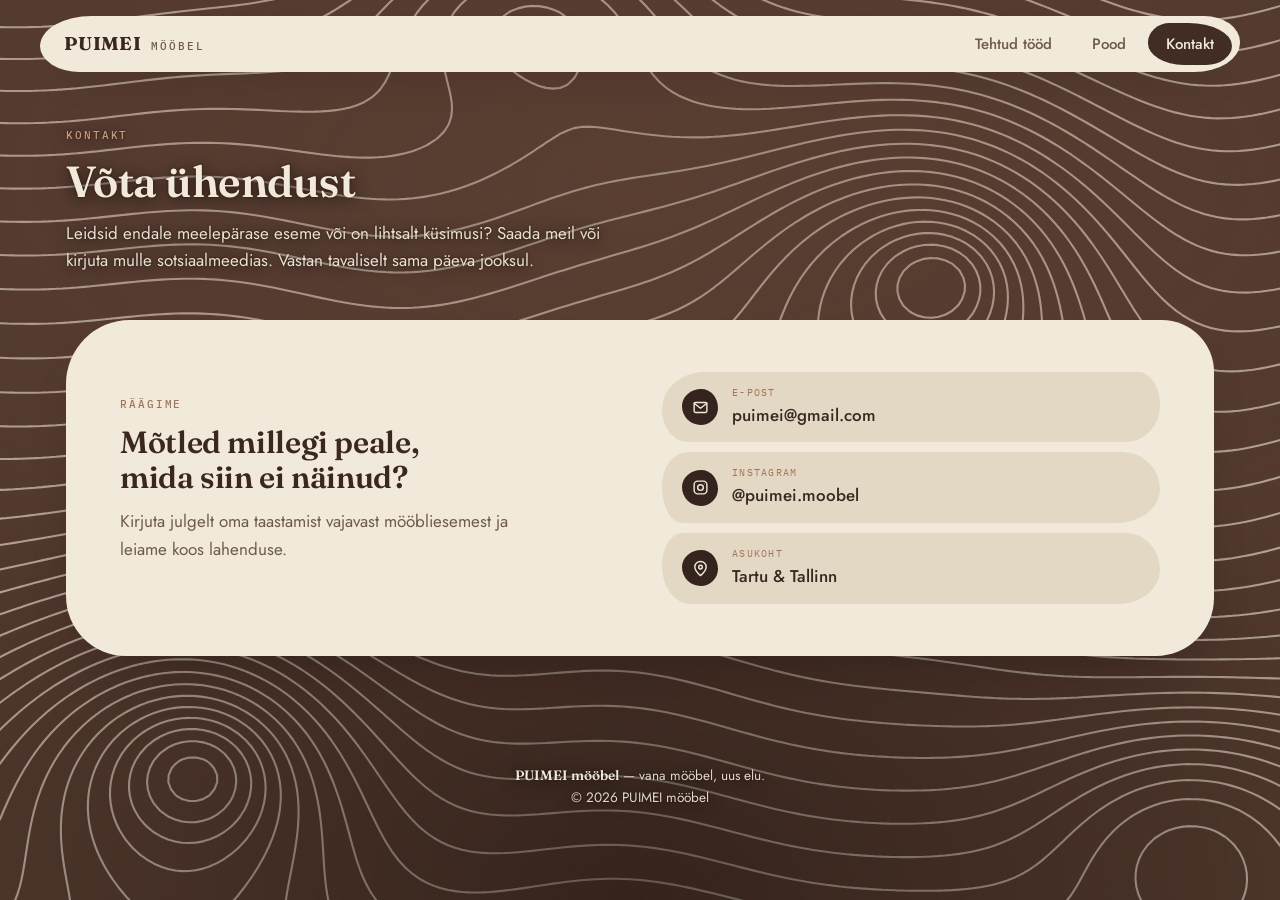
==== commit 7f1d585a: "tekstiparandused" ====
--- a/kontakt.html
+++ b/kontakt.html
@@ -7,6 +7,7 @@
 <meta name="description" content="Võta PUIMEI mööbliga ühendust e-posti või sotsiaalmeedia teel.">
 <link rel="preconnect" href="https://fonts.googleapis.com"><link rel="preconnect" href="https://fonts.gstatic.com" crossorigin><link href="https://fonts.googleapis.com/css2?family=Fraunces:ital,opsz,wght@0,9..144,400;0,9..144,600;0,9..144,700;1,9..144,400;1,9..144,600&family=IBM+Plex+Mono:wght@400;500&family=Jost:wght@300;400;500;600&display=swap" rel="stylesheet">
 <link rel="stylesheet" href="styles.css">
+<link rel="icon" href="data:image/svg+xml,<svg xmlns=%22http://www.w3.org/2000/svg%22 viewBox=%220 0 100 100%22><text y=%22.9em%22 font-size=%2290%22>🪑</text></svg>">
 </head>
 <body>
 <canvas class="wood-bg" aria-hidden="true"></canvas>
@@ -24,8 +25,8 @@
       <div class="wrap reveal">
         <span class="kicker mono">Kontakt</span>
         <h1>Võta ühendust</h1>
-        <p>Leidsid endale meelepärase eseme või on lihtsalt küsimusi? Kirjuta otse või anna
-        märku sotsiaalmeedias — vastan tavaliselt sama päeva jooksul.</p>
+        <p>Leidsid endale meelepärase eseme või on lihtsalt küsimusi? Saada meil või kirjuta
+        mulle sotsiaalmeedias. Vastan tavaliselt sama päeva jooksul.</p>
       </div>
     </section>
     <section style="padding-top:22px;">
@@ -34,16 +35,15 @@
           <div>
             <span class="kicker mono">Räägime</span>
             <h2>Mõtled millegi peale, mida siin ei näinud?</h2>
-            <p>Kirjuta julgelt igasugustest mööbliesemetest — kui see väärib teist elu,
-            leiame sellele koha.</p>
+            <p>Kirjuta julgelt oma taastamist vajavast mööbliesemest ja leiame koos lahenduse.</p>
           </div>
           <div class="contact-rows">
             <div class="contact-row"><span class="ico"><svg viewBox="0 0 24 24" fill="none" stroke="currentColor" stroke-width="2" stroke-linecap="round" stroke-linejoin="round"><path d="M3 6l9 7 9-7"/><rect x="3" y="5" width="18" height="14" rx="2"/></svg></span>
-              <div><small>E-post</small><a href="mailto:info@puimeimoobel.ee">info@puimeimoobel.ee</a></div></div>
+              <div><small>E-post</small><a href="mailto:info@puimeimoobel.ee">puimei@gmail.com</a></div></div>
             <div class="contact-row"><span class="ico"><svg viewBox="0 0 24 24" fill="none" stroke="currentColor" stroke-width="2" stroke-linecap="round" stroke-linejoin="round"><rect x="3" y="3" width="18" height="18" rx="5"/><circle cx="12" cy="12" r="4"/><circle cx="17.2" cy="6.8" r="0.7" fill="currentColor" stroke="none"/></svg></span>
               <div><small>Instagram</small><a href="#">@puimei.moobel</a></div></div>
             <div class="contact-row"><span class="ico"><svg viewBox="0 0 24 24" fill="none" stroke="currentColor" stroke-width="2" stroke-linecap="round" stroke-linejoin="round"><path d="M20 10c0 5.5-8 12-8 12s-8-6.5-8-12a8 8 0 0116 0z"/><circle cx="12" cy="10" r="2.6"/></svg></span>
-              <div><small>Asukoht</small><span class="val">Eesti</span></div></div>
+              <div><small>Asukoht</small><span class="val">Tartu & Tallinn</span></div></div>
           </div>
         </div>
       </div>
